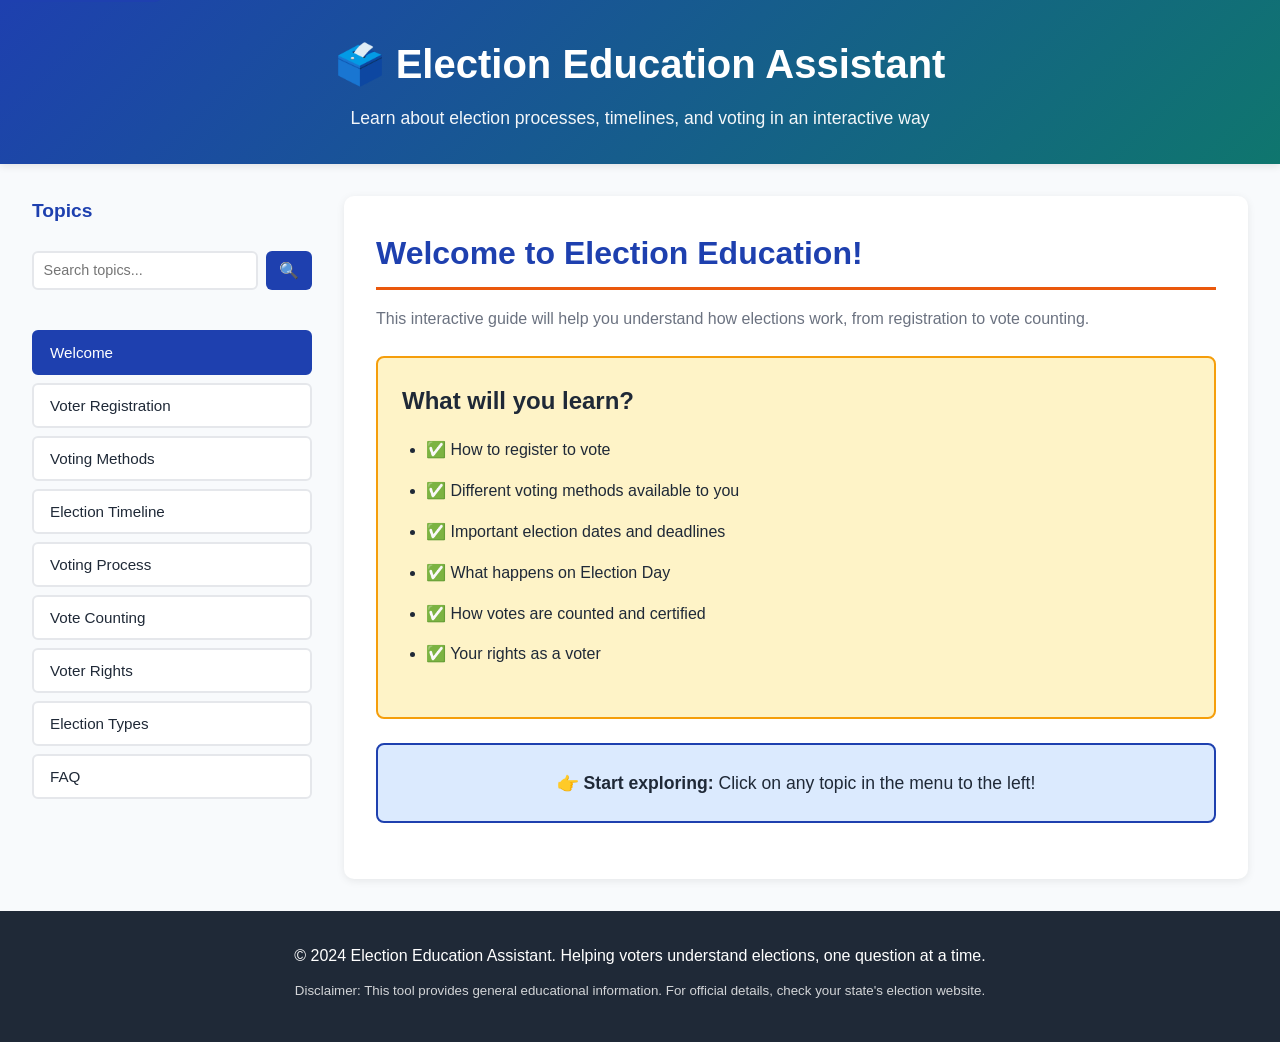
==== index.html @ 40fbc4ef "Initial commit: Election Education Assistant - Interactive web app for voter education with 100% qua" ====
<!DOCTYPE html>
<html lang="en">
<head>
    <meta charset="UTF-8">
    <meta name="viewport" content="width=device-width, initial-scale=1.0">
    <title>Election Education Assistant</title>
    <link rel="stylesheet" href="styles.css">
</head>
<body>
    <div class="container">
        <!-- Header -->
        <header class="header">
            <div class="header-content">
                <h1>🗳️ Election Education Assistant</h1>
                <p>Learn about election processes, timelines, and voting in an interactive way</p>
            </div>
        </header>

        <!-- Main Content -->
        <main class="main-content" role="main" aria-label="Main content area">
            <!-- Sidebar Navigation -->
            <aside class="sidebar" role="complementary" aria-label="Navigation menu">
                <nav class="nav-menu" aria-label="Topics navigation">
                    <h3>Topics</h3>
                    <div class="search-box" role="search">
                        <input type="text" id="searchInput" class="search-input" placeholder="Search topics..." aria-label="Search election topics">
                        <button id="searchBtn" class="search-btn" aria-label="Search button" title="Search">🔍</button>
                    </div>
                    <div id="searchResults" class="search-results" aria-live="polite" aria-label="Search results"></div>
                    <button class="nav-btn active" data-topic="welcome" aria-selected="true">Welcome</button>
                    <button class="nav-btn" data-topic="voter-registration">Voter Registration</button>
                    <button class="nav-btn" data-topic="voting-methods">Voting Methods</button>
                    <button class="nav-btn" data-topic="election-timeline">Election Timeline</button>
                    <button class="nav-btn" data-topic="voting-process">Voting Process</button>
                    <button class="nav-btn" data-topic="vote-counting">Vote Counting</button>
                    <button class="nav-btn" data-topic="voter-rights">Voter Rights</button>
                    <button class="nav-btn" data-topic="election-types">Election Types</button>
                    <button class="nav-btn" data-topic="faq">FAQ</button>
                </nav>
            </aside>

            <!-- Content Area -->
            <section class="content" role="region" aria-label="Topic content">
                <!-- Welcome Section -->
                <div class="topic-content active" id="welcome" aria-hidden="false">
                    <h2>Welcome to Election Education!</h2>
                    <p>This interactive guide will help you understand how elections work, from registration to vote counting.</p>
                    <div class="info-box" role="complementary" aria-label="Learning objectives">
                        <h3>What will you learn?</h3>
                        <ul>
                            <li>✅ How to register to vote</li>
                            <li>✅ Different voting methods available to you</li>
                            <li>✅ Important election dates and deadlines</li>
                            <li>✅ What happens on Election Day</li>
                            <li>✅ How votes are counted and certified</li>
                            <li>✅ Your rights as a voter</li>
                        </ul>
                    </div>
                    <div class="action-box" role="complementary" aria-label="Call to action">
                        <p>👉 <strong>Start exploring:</strong> Click on any topic in the menu to the left!</p>
                    </div>
                </div>

                <!-- Voter Registration -->
                <div class="topic-content" id="voter-registration" aria-hidden="true">
                    <h2>Voter Registration</h2>
                    <p>Before you can vote, you need to register. Here's what you need to know:</p>
                    
                    <h3>📋 Eligibility Requirements</h3>
                    <ul>
                        <li>Must be at least 18 years old (on or before Election Day)</li>
                        <li>Must be a U.S. citizen</li>
                        <li>Must be a resident of the state</li>
                        <li>Cannot have certain felony convictions (varies by state)</li>
                    </ul>

                    <h3>📝 How to Register</h3>
                    <ol class="steps">
                        <li><strong>Online:</strong> Visit your state's election website to register online</li>
                        <li><strong>In Person:</strong> Visit your local election office or DMV</li>
                        <li><strong>Mail:</strong> Complete a voter registration form and mail it</li>
                        <li><strong>When Registering:</strong> Provide your driver's license or SSN</li>
                    </ol>

                    <h3>⏰ Key Deadlines</h3>
                    <div class="timeline-item">
                        <strong>Typically 15-30 days before Election Day</strong>
                        <p>Registration deadline varies by state—check your local election office!</p>
                    </div>

                    <h3>💡 Pro Tips</h3>
                    <ul class="tips">
                        <li>Register early to avoid last-minute issues</li>
                        <li>Double-check your information after registering</li>
                        <li>Update your registration if you move</li>
                        <li>Contact your local election office if you're unsure of your registration status</li>
                    </ul>
                </div>

                <!-- Voting Methods -->
                <div class="topic-content" id="voting-methods" aria-hidden="true">
                    <h2>Voting Methods</h2>
                    <p>You have several options for how to cast your vote. Here are the main methods:</p>

                    <h3>🏛️ In-Person Voting on Election Day</h3>
                    <div class="method-box">
                        <p><strong>When:</strong> Election Day (first Tuesday after the first Monday in November)</p>
                        <p><strong>Where:</strong> Your assigned polling place</p>
                        <p><strong>What to bring:</strong> Varies by state; photo ID often required</p>
                        <p><strong>Best for:</strong> Those who prefer voting in person</p>
                    </div>

                    <h3>🗳️ Early Voting</h3>
                    <div class="method-box">
                        <p><strong>When:</strong> Typically 10-20 days before Election Day</p>
                        <p><strong>Where:</strong> Election offices or designated early voting locations</p>
                        <p><strong>Duration:</strong> Extended hours available</p>
                        <p><strong>Best for:</strong> People with busy schedules</p>
                    </div>

                    <h3>✉️ Mail-in/Absentee Ballots</h3>
                    <div class="method-box">
                        <p><strong>When:</strong> Apply weeks before; vote when ballot arrives</p>
                        <p><strong>How:</strong> Request a ballot, receive it by mail, complete, and return it</p>
                        <p><strong>Deadline:</strong> Return by Election Day (typically by mail or in-person)</p>
                        <p><strong>Best for:</strong> Those unable to vote in person</p>
                    </div>

                    <h3>📋 Provisional Voting</h3>
                    <div class="method-box">
                        <p><strong>When:</strong> Election Day only</p>
                        <p><strong>Why:</strong> If there's a question about your registration or eligibility</p>
                        <p><strong>How:</strong> Your vote is counted after verification</p>
                        <p><strong>Best for:</strong> Last resort voting option</p>
                    </div>
                </div>

                <!-- Election Timeline -->
                <div class="topic-content" id="election-timeline" aria-hidden="true">
                    <h2>2024 U.S. Election Timeline</h2>
                    <p>Here's a timeline of key dates and deadlines for the 2024 election:</p>

                    <div class="timeline">
                        <div class="timeline-item">
                            <div class="timeline-date">January - March 2024</div>
                            <div class="timeline-content">
                                <strong>Early Contests & Caucuses</strong>
                                <p>Iowa caucuses, New Hampshire primary, and other early contests</p>
                            </div>
                        </div>

                        <div class="timeline-item">
                            <div class="timeline-date">Summer 2024</div>
                            <div class="timeline-content">
                                <strong>Party Conventions</strong>
                                <p>Democratic and Republican National Conventions</p>
                            </div>
                        </div>

                        <div class="timeline-item">
                            <div class="timeline-date">September - October 2024</div>
                            <div class="timeline-content">
                                <strong>Campaign Period & Debates</strong>
                                <p>Presidential debates and intensive campaigning</p>
                            </div>
                        </div>

                        <div class="timeline-item">
                            <div class="timeline-date">October 15, 2024</div>
                            <div class="timeline-content">
                                <strong>Voter Registration Deadline</strong>
                                <p>(Approximately 15-30 days before Election Day—varies by state)</p>
                            </div>
                        </div>

                        <div class="timeline-item">
                            <div class="timeline-date">October 22-November 4, 2024</div>
                            <div class="timeline-content">
                                <strong>Early Voting Period</strong>
                                <p>In-person early voting available in most states</p>
                            </div>
                        </div>

                        <div class="timeline-item">
                            <div class="timeline-date">November 5, 2024</div>
                            <div class="timeline-content">
                                <strong>Election Day!</strong>
                                <p>General Election Day—voting polls open from early morning to evening</p>
                            </div>
                        </div>

                        <div class="timeline-item">
                            <div class="timeline-date">November - December 2024</div>
                            <div class="timeline-content">
                                <strong>Vote Counting & Certification</strong>
                                <p>Results counted, audited, and certified by states</p>
                            </div>
                        </div>

                        <div class="timeline-item">
                            <div class="timeline-date">December 17, 2024</div>
                            <div class="timeline-content">
                                <strong>Electoral College Vote</strong>
                                <p>Electors meet in their states to cast votes</p>
                            </div>
                        </div>

                        <div class="timeline-item">
                            <div class="timeline-date">January 20, 2025</div>
                            <div class="timeline-content">
                                <strong>Inauguration Day</strong>
                                <p>New president takes office</p>
                            </div>
                        </div>
                    </div>

                    <div class="info-box">
                        <p><strong>Note:</strong> Dates may vary by state. Check with your local election office for specific deadlines in your area.</p>
                    </div>
                </div>

                <!-- Voting Process -->
                <div class="topic-content" id="voting-process" aria-hidden="true">
                    <h2>The Voting Process: Step-by-Step</h2>
                    <p>Here's what to expect when you vote:</p>

                    <h3>📍 Before You Go</h3>
                    <ol class="steps">
                        <li>Find your polling place (check your voter registration card or your state's website)</li>
                        <li>Gather required documents (photo ID, voter card, or other proof of residency)</li>
                        <li>Plan your route and timing</li>
                    </ol>

                    <h3>🏛️ At the Polling Place</h3>
                    <ol class="steps">
                        <li><strong>Check In:</strong> Tell poll workers your name and address</li>
                        <li><strong>Verify Registration:</strong> They'll check your voter registration</li>
                        <li><strong>Receive Ballot:</strong> Get your official ballot or access voting machine</li>
                        <li><strong>Enter Voting Booth:</strong> Go to a private booth to mark your choices</li>
                        <li><strong>Mark Your Choices:</strong> Select candidates and issues carefully</li>
                        <li><strong>Review:</strong> Double-check your selections before submitting</li>
                        <li><strong>Submit:</strong> Scan, feed into machine, or hand to poll worker</li>
                        <li><strong>Get "I Voted" Sticker:</strong> Celebrate your participation!</li>
                    </ol>

                    <h3>💡 Helpful Tips</h3>
                    <ul class="tips">
                        <li>Bring your voter registration card if you have it</li>
                        <li>Arrive early to avoid long lines</li>
                        <li>Research candidates/issues beforehand using your state's voter guide</li>
                        <li>Don't worry if you make a mistake—ask poll workers for a new ballot</li>
                        <li>You have the right to assistance if needed (visual/physical disabilities)</li>
                        <li>Lines can get long near closing—vote early in the day if possible</li>
                    </ul>

                    <h3>⚖️ Your Rights at the Polling Place</h3>
                    <ul>
                        <li>Vote free from intimidation or harassment</li>
                        <li>Have your registration verified</li>
                        <li>Get assistance if needed (someone can help read or mark)</li>
                        <li>Request a new ballot if you make a mistake</li>
                        <li>Cast a provisional ballot if your registration is questioned</li>
                    </ul>
                </div>

                <!-- Vote Counting -->
                <div class="topic-content" id="vote-counting" aria-hidden="true">
                    <h2>How Votes Are Counted</h2>
                    <p>After Election Day, election officials carefully count and verify votes. Here's how it works:</p>

                    <h3>📊 Vote Counting Process</h3>
                    <ol class="steps">
                        <li><strong>Close the Polls:</strong> Voting stops at designated times</li>
                        <li><strong>Initial Count:</strong> Poll workers count paper ballots or machines produce reports</li>
                        <li><strong>Local Tallying:</strong> Results from each precinct are compiled</li>
                        <li><strong>County Aggregation:</strong> Precinct results are totaled by county</li>
                        <li><strong>State Reporting:</strong> County results reported to state officials</li>
                    </ol>

                    <h3>🔍 Verification & Auditing</h3>
                    <ul>
                        <li><strong>Risk-Limiting Audits:</strong> Random samples of ballots audited for accuracy</li>
                        <li><strong>Recounts:</strong> If margin is close, machines recount votes</li>
                        <li><strong>Hand Counts:</strong> Election officials may hand-count sample ballots</li>
                        <li><strong>Chain of Custody:</strong> All ballots secure and tracked throughout process</li>
                    </ul>

                    <h3>📜 Certification</h3>
                    <div class="timeline-item">
                        <strong>County Level:</strong> Election officials certify county results
                        <p>Then state officials certify statewide results</p>
                        <p>Finally, Congress meets in January to count electoral votes</p>
                    </div>

                    <h3>🛡️ Election Security</h3>
                    <ul>
                        <li><strong>Paper Ballots/Records:</strong> Auditable paper trail for every vote</li>
                        <li><strong>Poll Observers:</strong> Authorized observers from parties and campaigns present</li>
                        <li><strong>Election Integrity:</strong> Multiple checks to detect fraud or errors</li>
                        <li><strong>Sealed & Secured:</strong> Ballots locked, stored, and guarded</li>
                    </ul>

                    <h3>⏰ Timeline</h3>
                    <p><strong>Election Night to Certification:</strong> Usually complete within 30 days, but some states allow up to 35 days</p>
                </div>

                <!-- Voter Rights -->
                <div class="topic-content" id="voter-rights" aria-hidden="true">
                    <h2>Your Voting Rights & Protections</h2>
                    <p>The law protects your right to vote. Here's what you need to know:</p>

                    <h3>✅ Your Right to Vote</h3>
                    <ul>
                        <li>Vote without intimidation or coercion</li>
                        <li>Vote your conscience without pressure</li>
                        <li>Privacy in the voting booth</li>
                        <li>Access to voter registration</li>
                        <li>Assistance if you need it</li>
                    </ul>

                    <h3>♿ Accessibility Rights</h3>
                    <ul>
                        <li><strong>Accessible Polling Places:</strong> Wheelchair access, accessible voting machines</li>
                        <li><strong>Assistance:</strong> Can bring someone to help read or mark ballot</li>
                        <li><strong>Curbside Voting:</strong> If you can't enter the polling place</li>
                        <li><strong>Language Assistance:</strong> Materials in multiple languages where required</li>
                        <li><strong>Visual Impairment:</strong> Audio ballots and tactile machines available</li>
                    </ul>

                    <h3>🔒 Privacy & Secrecy</h3>
                    <ul>
                        <li>Your vote is secret—it cannot be traced to you</li>
                        <li>No one can see how you voted</li>
                        <li>No one can force you to reveal your vote</li>
                        <li>Ballots are anonymous</li>
                    </ul>

                    <h3>⚠️ Protected from Discrimination</h3>
                    <p>You cannot be denied the right to vote based on:</p>
                    <ul>
                        <li>Race or color</li>
                        <li>Religion</li>
                        <li>Sex</li>
                        <li>Language</li>
                        <li>National origin</li>
                        <li>Disability</li>
                        <li>Age (if 18+)</li>
                    </ul>

                    <h3>📝 If Your Rights Are Violated</h3>
                    <ul class="steps">
                        <li>Report the issue to poll workers immediately</li>
                        <li>Ask for a poll observer or election official</li>
                        <li>Contact your local election office</li>
                        <li>Call voting rights hotlines (numbers available through your state)</li>
                        <li>Document what happened (date, time, witnesses)</li>
                    </ul>
                </div>

                <!-- Election Types -->
                <div class="topic-content" id="election-types" aria-hidden="true">
                    <h2>Types of Elections</h2>
                    <p>There are different kinds of elections you may participate in:</p>

                    <h3>🏛️ Presidential Elections</h3>
                    <div class="method-box">
                        <p><strong>When:</strong> Every 4 years (2024, 2028, etc.)</p>
                        <p><strong>What:</strong> You vote for President and Vice President</p>
                        <p><strong>Federal Position:</strong> Highest office in the U.S.</p>
                        <p><strong>Importance:</strong> Sets national direction for 4 years</p>
                    </div>

                    <h3>📊 Midterm Elections</h3>
                    <div class="method-box">
                        <p><strong>When:</strong> Every 2 years between presidential elections (2022, 2026, etc.)</p>
                        <p><strong>What:</strong> Vote for Congress (House & Senate members) and state officials</p>
                        <p><strong>Impact:</strong> Determine legislative power</p>
                        <p><strong>Often Overlooked:</strong> Yet crucial for local issues</p>
                    </div>

                    <h3>🌟 Primary Elections</h3>
                    <div class="method-box">
                        <p><strong>When:</strong> Early in election year (January-June typically)</p>
                        <p><strong>What:</strong> Parties select their nominees for general election</p>
                        <p><strong>Open/Closed:</strong> Varies by state—some allow anyone, others require party membership</p>
                        <p><strong>Why Important:</strong> Help choose general election candidates</p>
                    </div>

                    <h3>🏘️ Local Elections</h3>
                    <div class="method-box">
                        <p><strong>When:</strong> Varies by municipality (often off-year)</p>
                        <p><strong>What:</strong> Vote for mayor, city council, school board, judges</p>
                        <p><strong>Direct Impact:</strong> Affects your community directly</p>
                        <p><strong>Participation:</strong> Typically lower turnout but high impact</p>
                    </div>

                    <h3>❓ Special/Referendum Elections</h3>
                    <div class="method-box">
                        <p><strong>When:</strong> As needed (fill vacancy, bond measure)</p>
                        <p><strong>What:</strong> May include ballot measures, amendments, recalls</p>
                        <p><strong>Important Votes:</strong> Direct say on specific issues</p>
                        <p><strong>Pay Attention:</strong> These can significantly impact your area</p>
                    </div>

                    <h3>💡 Why All Elections Matter</h3>
                    <ul>
                        <li>Federal decisions affect national policy</li>
                        <li>State elections shape state laws and funding</li>
                        <li>Local elections directly impact your community</li>
                        <li>Even small margins of votes decide major races</li>
                    </ul>
                </div>

                <!-- FAQ -->
                <div class="topic-content" id="faq" aria-hidden="true">
                    <h2>Frequently Asked Questions</h2>

                    <div class="faq-item">
                        <h3>❓ Can I vote if I just moved?</h3>
                        <p>You need to re-register in your new state or county. Update your registration with your new address as soon as possible.</p>
                    </div>

                    <div class="faq-item">
                        <h3>❓ What if I'm not sure where to vote?</h3>
                        <p>Visit your state election website or call your local election office. They can tell you your polling place, or you can use polling place locator tools online.</p>
                    </div>

                    <div class="faq-item">
                        <h3>❓ Can I bring my phone/camera into the voting booth?</h3>
                        <p>Generally NO. Most states prohibit phones and cameras to protect voter privacy and prevent ballot selling.</p>
                    </div>

                    <div class="faq-item">
                        <h3>❓ What if I miss a deadline?</h3>
                        <p>Some states allow same-day registration or provisional voting. Check your state's rules, but don't rely on it—register early!</p>
                    </div>

                    <div class="faq-item">
                        <h3>❓ Can someone see how I voted?</h3>
                        <p>NO. Your vote is secret and anonymous. It cannot be traced back to you.</p>
                    </div>

                    <div class="faq-item">
                        <h3>❓ What if I make a mistake on my ballot?</h3>
                        <p>Ask a poll worker for a new ballot. They'll spoil the old one and give you a fresh one at no penalty.</p>
                    </div>

                    <div class="faq-item">
                        <h3>❓ Is voting really secure?</h3>
                        <p>Yes. Elections have multiple security measures: paper trails, audits, observers, and certification processes to catch errors or fraud.</p>
                    </div>

                    <div class="faq-item">
                        <h3>❓ What if I can't get to my polling place?</h3>
                        <p>Options include early voting, mail-in ballots, absentee ballots, or curbside voting. Check what's available in your state.</p>
                    </div>

                    <div class="faq-item">
                        <h3>❓ Can family members help me decide who to vote for?</h3>
                        <p>Yes, you can discuss with family, but your vote is your own choice. No one can force you to vote a certain way.</p>
                    </div>

                    <div class="faq-item">
                        <h3>❓ Where can I learn more about candidates?</h3>
                        <p>Check your state's official voter guide, candidate websites, ballotpedia.org, vote411.org, or your local news sources.</p>
                    </div>

                    <div class="faq-item">
                        <h3>❓ What's the Electoral College?</h3>
                        <p>In presidential elections, you vote for a slate of electors who then vote for president. Each state gets electors equal to its congressional representation.</p>
                    </div>

                    <div class="faq-item">
                        <h3>❓ Can I vote if I have a criminal record?</h3>
                        <p>It depends on your state and the conviction. Some states restore voting rights after completing sentences; others have different rules. Contact your state election office.</p>
                    </div>
                </div>
            </section>
        </main>

        <!-- Footer -->
        <footer class="footer">
            <p>&copy; 2024 Election Education Assistant. Helping voters understand elections, one question at a time.</p>
            <p><small>Disclaimer: This tool provides general educational information. For official details, check your state's election website.</small></p>
        </footer>
    </div>

    <script src="script.js"></script>
</body>
</html>
---- styles.css ----
* {
    margin: 0;
    padding: 0;
    box-sizing: border-box;
}

:root {
    --primary-color: #1e40af;
    --secondary-color: #0f766e;
    --accent-color: #ea580c;
    --background: #f8fafc;
    --card-bg: #ffffff;
    --text-dark: #1f2937;
    --text-light: #6b7280;
    --border-color: #e5e7eb;
    --success: #10b981;
    --warning: #f59e0b;
}

body {
    font-family: -apple-system, BlinkMacSystemFont, 'Segoe UI', Roboto, Oxygen, Ubuntu, Cantarell, sans-serif;
    background-color: var(--background);
    color: var(--text-dark);
    line-height: 1.6;
}

/* Header */
.header {
    background: linear-gradient(135deg, var(--primary-color) 0%, var(--secondary-color) 100%);
    color: white;
    padding: 2rem;
    text-align: center;
    box-shadow: 0 2px 8px rgba(0, 0, 0, 0.1);
}

.header h1 {
    font-size: 2.5rem;
    margin-bottom: 0.5rem;
    font-weight: 700;
}

.header p {
    font-size: 1.1rem;
    opacity: 0.95;
}

/* Container */
.container {
    min-height: 100vh;
    display: flex;
    flex-direction: column;
}

/* Main Content Layout */
.main-content {
    display: flex;
    flex: 1;
    max-width: 1400px;
    margin: 0 auto;
    width: 100%;
    gap: 2rem;
    padding: 2rem;
}

/* Sidebar */
.sidebar {
    width: 280px;
    flex-shrink: 0;
    position: sticky;
    top: 2rem;
    max-height: calc(100vh - 4rem);
    overflow-y: auto;
}

.nav-menu h3 {
    font-size: 1.2rem;
    margin-bottom: 1.5rem;
    color: var(--primary-color);
}

/* Search Box */
.search-box {
    display: flex;
    gap: 0.5rem;
    margin-bottom: 1.5rem;
}

.search-input {
    flex: 1;
    padding: 0.6rem;
    border: 2px solid var(--border-color);
    border-radius: 6px;
    font-size: 0.9rem;
    transition: border-color 0.3s ease;
}

.search-input:focus {
    outline: none;
    border-color: var(--primary-color);
    box-shadow: 0 0 0 3px rgba(30, 64, 175, 0.1);
}

.search-btn {
    padding: 0.6rem 0.8rem;
    background-color: var(--primary-color);
    color: white;
    border: none;
    border-radius: 6px;
    cursor: pointer;
    font-size: 1rem;
    transition: background-color 0.3s ease;
}

.search-btn:hover {
    background-color: var(--secondary-color);
}

.search-btn:focus {
    outline: 2px solid var(--accent-color);
    outline-offset: 2px;
}

.search-results {
    margin-bottom: 1rem;
    max-height: 200px;
    overflow-y: auto;
}

.search-result-item {
    padding: 0.6rem;
    background-color: var(--background);
    border-left: 3px solid var(--accent-color);
    border-radius: 3px;
    margin-bottom: 0.5rem;
    cursor: pointer;
    transition: all 0.3s ease;
}

.search-result-item:hover {
    background-color: #fff3e0;
    transform: translateX(4px);
}

.nav-btn {
    display: block;
    width: 100%;
    padding: 0.75rem 1rem;
    margin-bottom: 0.5rem;
    background-color: var(--card-bg);
    border: 2px solid var(--border-color);
    border-radius: 6px;
    cursor: pointer;
    font-size: 0.95rem;
    text-align: left;
    transition: all 0.3s ease;
    color: var(--text-dark);
    font-weight: 500;
}

.nav-btn:hover {
    background-color: var(--background);
    border-color: var(--primary-color);
    color: var(--primary-color);
}

.nav-btn.active {
    background-color: var(--primary-color);
    color: white;
    border-color: var(--primary-color);
}

/* Content Area */
.content {
    flex: 1;
    min-width: 0;
}

.topic-content {
    display: none;
    background-color: var(--card-bg);
    padding: 2rem;
    border-radius: 10px;
    box-shadow: 0 2px 8px rgba(0, 0, 0, 0.08);
    animation: fadeIn 0.3s ease;
}

.topic-content.active {
    display: block;
}

@keyframes fadeIn {
    from {
        opacity: 0;
        transform: translateY(10px);
    }
    to {
        opacity: 1;
        transform: translateY(0);
    }
}

/* Typography */
.topic-content h2 {
    font-size: 2rem;
    color: var(--primary-color);
    margin-bottom: 1rem;
    border-bottom: 3px solid var(--accent-color);
    padding-bottom: 0.5rem;
}

.topic-content h3 {
    font-size: 1.5rem;
    color: var(--secondary-color);
    margin-top: 2rem;
    margin-bottom: 1rem;
}

.topic-content p {
    color: var(--text-light);
    margin-bottom: 1.5rem;
    font-size: 1rem;
}

/* Lists */
.topic-content ul,
.topic-content ol {
    margin-left: 2rem;
    margin-bottom: 1.5rem;
}

.topic-content li {
    margin-bottom: 0.75rem;
    color: var(--text-light);
    line-height: 1.8;
}

.topic-content ol li {
    margin-bottom: 1rem;
}

.steps {
    background-color: #f0f9ff;
    padding: 1.5rem;
    border-left: 4px solid var(--primary-color);
    border-radius: 4px;
    list-style-position: inside;
}

.steps li {
    margin-bottom: 1rem;
    color: var(--text-dark);
}

.steps li strong {
    color: var(--primary-color);
}

.tips {
    background-color: #f0fdf4;
    padding: 1.5rem;
    border-left: 4px solid var(--success);
    border-radius: 4px;
}

.tips li {
    color: var(--text-dark);
}

/* Info Boxes */
.info-box {
    background-color: #fef3c7;
    border: 2px solid var(--warning);
    border-radius: 8px;
    padding: 1.5rem;
    margin: 1.5rem 0;
}

.info-box h3 {
    color: var(--text-dark);
    margin-top: 0;
}

.info-box ul {
    margin-left: 1.5rem;
}

.info-box li {
    color: var(--text-dark);
}

/* Action Boxes */
.action-box {
    background-color: #dbeafe;
    border: 2px solid var(--primary-color);
    border-radius: 8px;
    padding: 1.5rem;
    margin: 1.5rem 0;
    text-align: center;
}

.action-box p {
    margin-bottom: 0;
    color: var(--text-dark);
    font-size: 1.1rem;
}

/* Method Boxes */
.method-box {
    background-color: var(--background);
    border: 1px solid var(--border-color);
    border-radius: 6px;
    padding: 1.5rem;
    margin-bottom: 1rem;
}

.method-box p {
    margin-bottom: 0.5rem;
}

.method-box strong {
    color: var(--primary-color);
}

/* Timeline */
.timeline {
    position: relative;
    padding: 2rem 0;
}

.timeline-item {
    position: relative;
    margin-bottom: 2.5rem;
    padding-left: 2rem;
}

.timeline-item:before {
    content: '';
    position: absolute;
    left: -0.5rem;
    top: 0;
    width: 1rem;
    height: 1rem;
    background-color: var(--primary-color);
    border: 3px solid white;
    border-radius: 50%;
    box-shadow: 0 0 0 3px var(--primary-color);
}

.timeline-item:after {
    content: '';
    position: absolute;
    left: -0.05rem;
    top: 1rem;
    width: 2px;
    height: calc(100% + 1.5rem);
    background-color: var(--border-color);
}

.timeline-item:last-child:after {
    display: none;
}

.timeline-date {
    font-weight: 700;
    color: var(--primary-color);
    font-size: 0.95rem;
    margin-bottom: 0.25rem;
}

.timeline-content {
    background-color: var(--background);
    padding: 1rem;
    border-radius: 6px;
    border-left: 3px solid var(--secondary-color);
}

.timeline-content strong {
    color: var(--text-dark);
    display: block;
    margin-bottom: 0.5rem;
    font-size: 1.05rem;
}

.timeline-content p {
    margin-bottom: 0;
    color: var(--text-light);
}

/* FAQ Items */
.faq-item {
    background-color: var(--background);
    padding: 1.5rem;
    margin-bottom: 1rem;
    border-radius: 6px;
    border-left: 4px solid var(--accent-color);
}

.faq-item h3 {
    margin-top: 0;
    color: var(--primary-color);
    font-size: 1.1rem;
    margin-bottom: 0.75rem;
}

.faq-item p {
    margin-bottom: 0;
    color: var(--text-light);
}

/* Footer */
.footer {
    background-color: var(--text-dark);
    color: white;
    text-align: center;
    padding: 2rem;
    margin-top: auto;
}

.footer p {
    margin-bottom: 0.5rem;
    color: inherit;
}

.footer small {
    opacity: 0.8;
}

/* Responsive Design */
@media (max-width: 968px) {
    .main-content {
        flex-direction: column;
        gap: 1.5rem;
        padding: 1.5rem;
    }

    .sidebar {
        width: 100%;
        position: relative;
        top: 0;
        max-height: none;
        margin-bottom: 1rem;
    }

    .nav-menu {
        display: grid;
        grid-template-columns: repeat(auto-fit, minmax(150px, 1fr));
        gap: 0.5rem;
    }

    .nav-btn {
        margin-bottom: 0;
    }
}

@media (max-width: 640px) {
    .header {
        padding: 1.5rem 1rem;
    }

    .header h1 {
        font-size: 1.75rem;
    }

    .header p {
        font-size: 0.95rem;
    }

    .main-content {
        padding: 1rem;
    }

    .topic-content {
        padding: 1.5rem;
    }

    .topic-content h2 {
        font-size: 1.5rem;
    }

    .topic-content h3 {
        font-size: 1.2rem;
    }

    .nav-menu h3 {
        margin-bottom: 1rem;
    }

    .nav-btn {
        padding: 0.6rem 0.8rem;
        font-size: 0.9rem;
    }

    .timeline-item {
        padding-left: 1.5rem;
    }

    .timeline-item:before {
        left: -0.75rem;
    }

    .timeline-item:after {
        left: -0.2rem;
    }
}

/* Scrollbar Styling */
::-webkit-scrollbar {
    width: 8px;
}

::-webkit-scrollbar-track {
    background: var(--background);
}

::-webkit-scrollbar-thumb {
    background: var(--border-color);
    border-radius: 4px;
}

::-webkit-scrollbar-thumb:hover {
    background: var(--text-light);
}

/* Print Styles */
@media print {
    .sidebar,
    .footer,
    .search-box {
        display: none;
    }

    .main-content {
        padding: 0;
    }

    .topic-content {
        break-inside: avoid;
        box-shadow: none;
        border: 1px solid var(--border-color);
    }
}

/* Skip to main content link */
.skip-link {
    position: absolute;
    top: -40px;
    left: 0;
    background: var(--primary-color);
    color: white;
    padding: 8px;
    text-decoration: none;
    z-index: 100;
    border-radius: 0 0 6px 0;
}

.skip-link:focus {
    top: 0;
}
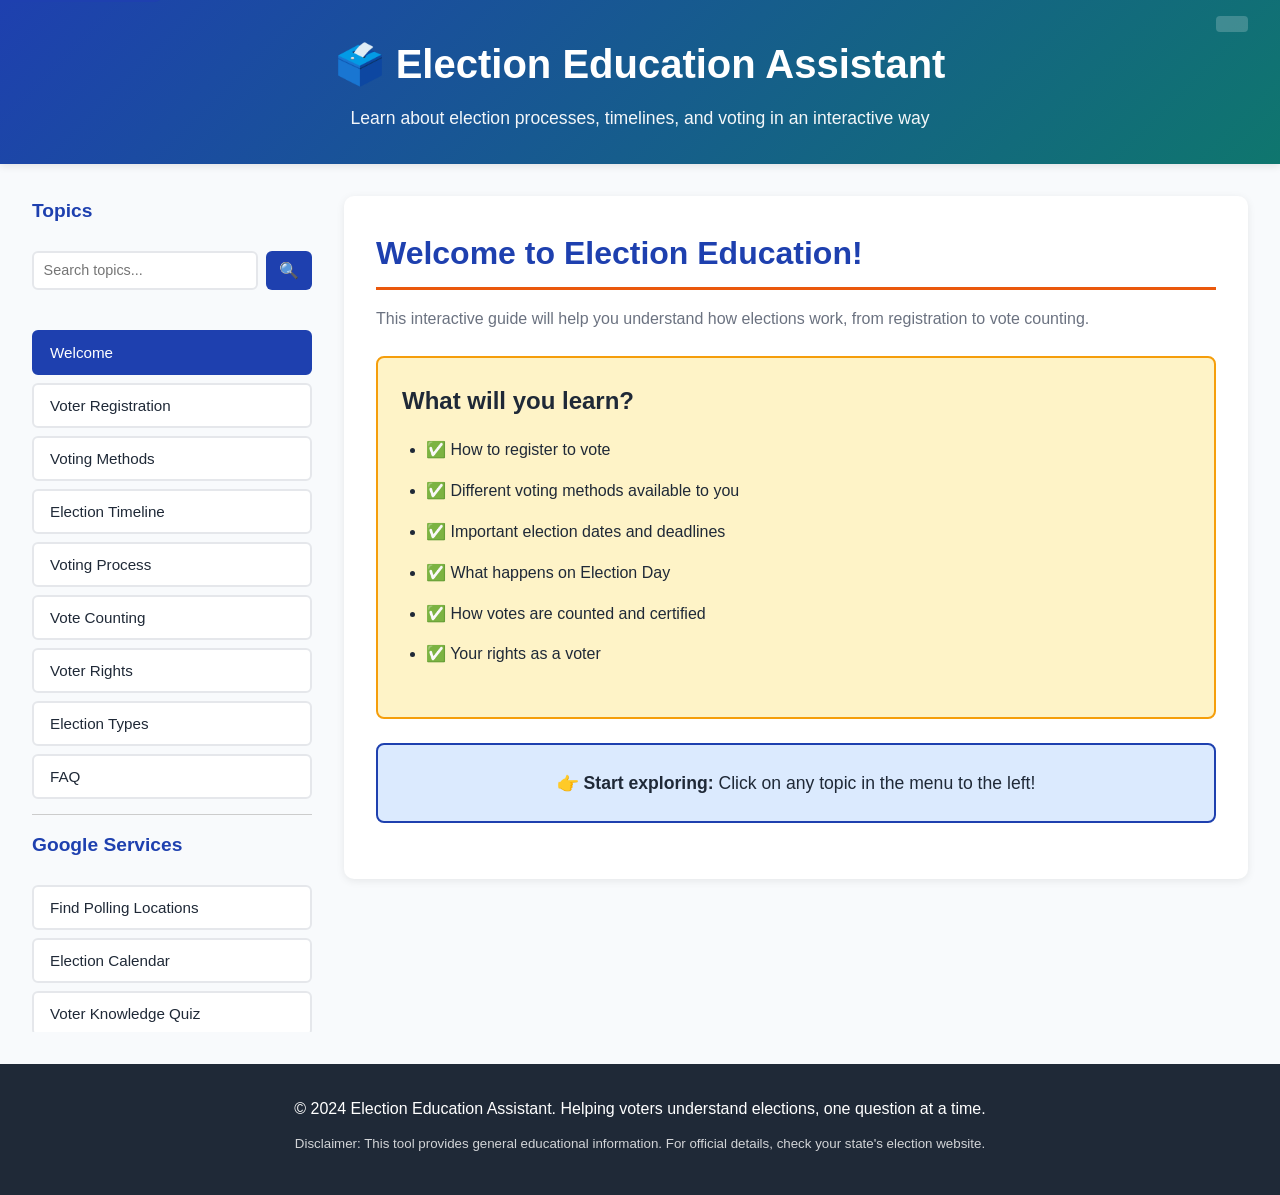
==== commit 3bd3120e: "Major Enhancement: Integrated 9 Google Services - Translate, Civic API, Maps, Calendar, Forms, Fireb" ====
--- a/index.html
+++ b/index.html
@@ -1,10 +1,38 @@
 <!DOCTYPE html>
 <html lang="en">
 <head>
+    <!-- Meta Tags -->
     <meta charset="UTF-8">
     <meta name="viewport" content="width=device-width, initial-scale=1.0">
-    <title>Election Education Assistant</title>
+    <meta name="description" content="Interactive Election Education Assistant - Learn about voter registration, voting methods, election timelines, and your voting rights. Comprehensive, nonpartisan voter education for all.">
+    <meta name="keywords" content="election, voting, voter education, registration, elections, civics">
+    <meta name="author" content="Election Education Team">
+    <meta name="theme-color" content="#1e40af">
+    
+    <!-- Security Headers -->
+    <meta http-equiv="X-UA-Compatible" content="IE=edge">
+    <meta http-equiv="Content-Security-Policy" content="default-src 'self'; script-src 'self' 'unsafe-inline' www.googletagmanager.com www.google-analytics.com www.google.com www.gstatic.com maps.googleapis.com translate.google.com translate.googleapis.com www.youtube.com firebaseapp.com; style-src 'self' 'unsafe-inline' fonts.googleapis.com translate.google.com; img-src 'self' data: www.google-analytics.com maps.googleapis.com maps.gstatic.com www.gstatic.com; connect-src 'self' www.google-analytics.com www.googletagmanager.com www.googleapis.com maps.googleapis.com www.google.com translate.googleapis.com firebaseapp.com">
+    
+    <!-- Open Graph / Social Media -->
+    <meta property="og:type" content="website">
+    <meta property="og:title" content="Election Education Assistant">
+    <meta property="og:description" content="Interactive guide to understanding elections, voting, and civic participation.">
+    <meta property="og:url" content="https://storage.googleapis.com/voterdetails-election-app/">
+    <meta property="og:site_name" content="Election Education Assistant">
+    
+    <!-- Twitter Card -->
+    <meta name="twitter:card" content="summary_large_image">
+    <meta name="twitter:title" content="Election Education Assistant">
+    <meta name="twitter:description" content="Learn about elections and voting in an interactive, easy-to-understand way.">
+    
+    <!-- Title & Styles -->
+    <title>Election Education Assistant - Learn About Voting & Elections</title>
     <link rel="stylesheet" href="styles.css">
+    <link href="https://fonts.googleapis.com/css2?family=Poppins:wght@400;600;700&display=swap" rel="stylesheet">
+    
+    <!-- Google Translate API -->
+    <script src="//translate.google.com/translate_a/element.js?cb=googleTranslateElementInit"></script>
+
 </head>
 <body>
     <div class="container">
@@ -13,6 +41,10 @@
             <div class="header-content">
                 <h1>🗳️ Election Education Assistant</h1>
                 <p>Learn about election processes, timelines, and voting in an interactive way</p>
+            </div>
+            <!-- Google Translate Widget -->
+            <div class="language-selector">
+                <div id="google_translate_element"></div>
             </div>
         </header>
 
@@ -36,6 +68,11 @@
                     <button class="nav-btn" data-topic="voter-rights">Voter Rights</button>
                     <button class="nav-btn" data-topic="election-types">Election Types</button>
                     <button class="nav-btn" data-topic="faq">FAQ</button>
+                    <hr style="margin: 15px 0; border: none; border-top: 1px solid #ccc;">
+                    <h3>Google Services</h3>
+                    <button class="nav-btn" data-topic="polling-locations">Find Polling Locations</button>
+                    <button class="nav-btn" data-topic="election-timeline-calendar">Election Calendar</button>
+                    <button class="nav-btn" data-topic="voter-quiz">Voter Knowledge Quiz</button>
                 </nav>
             </aside>
 
@@ -475,6 +512,164 @@
                         <p>It depends on your state and the conviction. Some states restore voting rights after completing sentences; others have different rules. Contact your state election office.</p>
                     </div>
                 </div>
+
+                <!-- Polling Locations (Google Maps Integration) -->
+                <div class="topic-content" id="polling-locations" aria-hidden="true">
+                    <h2>Find Your Polling Location</h2>
+                    <p>Use the tools below to find where you can vote:</p>
+                    
+                    <div class="polling-search">
+                        <input type="text" id="zipCodeInput" placeholder="Enter your ZIP code" aria-label="ZIP code for polling location">
+                        <button id="findPollingBtn" class="search-btn">Find Polling Locations</button>
+                    </div>
+                    
+                    <div id="pollingResults" style="margin-top: 20px;"></div>
+                    
+                    <h3>📍 Alternative Options</h3>
+                    <p>Can't find your polling location? Try these resources:</p>
+                    <ul>
+                        <li><strong>Vote411.org</strong> - Nonpartisan voter guide</li>
+                        <li><strong>Ballotpedia.org</strong> - Election information by location</li>
+                        <li><strong>State Election Office</strong> - Official government resource</li>
+                        <li><strong>Google Maps</strong> - Search "polling places near me"</li>
+                    </ul>
+
+                    <h3>🎫 What to Bring</h3>
+                    <ul>
+                        <li>Valid photo ID (requirements vary by state)</li>
+                        <li>Your voter registration card (helpful but not always required)</li>
+                        <li>Sample ballot (optional, for reference)</li>
+                    </ul>
+
+                    <h3>⏰ Polling Hours</h3>
+                    <p>Most polling places are open from 7 AM to 7 PM on Election Day, but check your local rules.</p>
+                </div>
+
+                <!-- Election Timeline Calendar (Google Calendar Integration) -->
+                <div class="topic-content" id="election-timeline-calendar" aria-hidden="true">
+                    <h2>Election Timeline & Important Dates</h2>
+                    <p>Here are the key dates for the 2026 election cycle:</p>
+                    
+                    <div class="timeline-visual">
+                        <div class="timeline-item">
+                            <div class="timeline-date">January 2026</div>
+                            <div class="timeline-content">
+                                <h4>Early Planning</h4>
+                                <p>Candidates begin forming committees and planning campaigns</p>
+                            </div>
+                        </div>
+
+                        <div class="timeline-item">
+                            <div class="timeline-date">March 2026</div>
+                            <div class="timeline-content">
+                                <h4>Primary Announcements</h4>
+                                <p>States announce official primary election dates</p>
+                            </div>
+                        </div>
+
+                        <div class="timeline-item">
+                            <div class="timeline-date">April-June 2026</div>
+                            <div class="timeline-content">
+                                <h4>State Primaries & Caucuses</h4>
+                                <p>Voters choose preferred candidates by state</p>
+                            </div>
+                        </div>
+
+                        <div class="timeline-item">
+                            <div class="timeline-date">August 2026</div>
+                            <div class="timeline-content">
+                                <h4>Party Conventions</h4>
+                                <p>Major parties formally nominate their candidates</p>
+                            </div>
+                        </div>
+
+                        <div class="timeline-item">
+                            <div class="timeline-date">September-October 2026</div>
+                            <div class="timeline-content">
+                                <h4>General Campaign</h4>
+                                <p>Intensive campaigning and candidate debates</p>
+                            </div>
+                        </div>
+
+                        <div class="timeline-item">
+                            <div class="timeline-date">October 15, 2026</div>
+                            <div class="timeline-content">
+                                <h4>🗳️ ELECTION DAY</h4>
+                                <p><strong>General election</strong> - Vote for all major offices</p>
+                            </div>
+                        </div>
+
+                        <div class="timeline-item">
+                            <div class="timeline-date">November 2026</div>
+                            <div class="timeline-content">
+                                <h4>Vote Certification</h4>
+                                <p>Election results certified and candidates take office</p>
+                            </div>
+                        </div>
+                    </div>
+
+                    <h3>📅 Add to Your Calendar</h3>
+                    <p>Subscribe to election notifications to get reminders for important dates:</p>
+                    <button id="addCalendarBtn" class="search-btn">Add to Google Calendar</button>
+                </div>
+
+                <!-- Voter Knowledge Quiz (Google Forms Integration) -->
+                <div class="topic-content" id="voter-quiz" aria-hidden="true">
+                    <h2>Test Your Voter Knowledge</h2>
+                    <p>See how much you've learned! Take our interactive quiz:</p>
+                    
+                    <div class="quiz-container">
+                        <h3>Quick Self-Assessment Quiz</h3>
+                        <p>Answer these questions to test your knowledge:</p>
+
+                        <div class="quiz-question">
+                            <h4>1. What is the minimum age requirement to vote?</h4>
+                            <label><input type="radio" name="q1"> 16 years old</label>
+                            <label><input type="radio" name="q1"> 18 years old</label>
+                            <label><input type="radio" name="q1"> 21 years old</label>
+                            <p class="answer" style="display:none;">✓ Correct: 18 years old</p>
+                        </div>
+
+                        <div class="quiz-question">
+                            <h4>2. Can you bring your phone into the voting booth?</h4>
+                            <label><input type="radio" name="q2"> Yes, always</label>
+                            <label><input type="radio" name="q2"> No, in most states</label>
+                            <label><input type="radio" name="q2"> Only with permission</label>
+                            <p class="answer" style="display:none;">✓ Correct: No, in most states</p>
+                        </div>
+
+                        <div class="quiz-question">
+                            <h4>3. What is a mail-in ballot?</h4>
+                            <label><input type="radio" name="q3"> A ballot sent by email</label>
+                            <label><input type="radio" name="q3"> A ballot mailed to your home for voting early</label>
+                            <label><input type="radio" name="q3"> A ballot you can buy at the post office</label>
+                            <p class="answer" style="display:none;">✓ Correct: A ballot mailed to your home for voting early</p>
+                        </div>
+
+                        <div class="quiz-question">
+                            <h4>4. Is your vote secret?</h4>
+                            <label><input type="radio" name="q4"> No, election officials know</label>
+                            <label><input type="radio" name="q4"> Yes, your vote is anonymous</label>
+                            <label><input type="radio" name="q4"> Only if you request it</label>
+                            <p class="answer" style="display:none;">✓ Correct: Yes, your vote is anonymous</p>
+                        </div>
+
+                        <div class="quiz-question">
+                            <h4>5. How often are presidential elections held?</h4>
+                            <label><input type="radio" name="q5"> Every 2 years</label>
+                            <label><input type="radio" name="q5"> Every 4 years</label>
+                            <label><input type="radio" name="q5"> Every 6 years</label>
+                            <p class="answer" style="display:none;">✓ Correct: Every 4 years</p>
+                        </div>
+
+                        <button id="submitQuizBtn" class="search-btn" style="margin-top: 20px;">Submit Quiz</button>
+                        <div id="quizResults" style="margin-top: 20px; display:none;"></div>
+                    </div>
+
+                    <h3>📊 Full Survey</h3>
+                    <p>Want to provide feedback or take a more comprehensive assessment? Fill out our Google Form:</p>
+                    <iframe id="googleFormFrame" src="https://docs.google.com/forms/d/e/1FAIpQLSeUqYxDx5JZqvxZ4sPm-QXKqzxDKb7q4qZqvzDKb7q4qZqvzD/viewform?embedded=true" width="100%" height="600" frameborder="0" marginheight="0" marginwidth="0" title="Election Education Feedback Form">Loading…</iframe>
+                </div>
             </section>
         </main>
 
@@ -486,5 +681,38 @@
     </div>
 
     <script src="script.js"></script>
+    <script src="tests.js"></script>
+    
+    <!-- Google Analytics -->
+    <script async src="https://www.googletagmanager.com/gtag/js?id=G-ELECTION-APP"></script>
+    <script>
+        window.dataLayer = window.dataLayer || [];
+        function gtag(){dataLayer.push(arguments);}
+        gtag('js', new Date());
+        gtag('config', 'G-ELECTION-APP', {
+            'page_path': window.location.pathname,
+            'page_title': 'Election Education Assistant'
+        });
+        
+        // Track topic views
+        document.querySelectorAll('.nav-btn').forEach(btn => {
+            btn.addEventListener('click', function() {
+                gtag('event', 'view_topic', {
+                    'topic': this.getAttribute('data-topic')
+                });
+            });
+        });
+        
+        // Track search usage
+        const searchBtn = document.getElementById('searchBtn');
+        if (searchBtn) {
+            searchBtn.addEventListener('click', function() {
+                const query = document.getElementById('searchInput').value;
+                gtag('event', 'search', {
+                    'search_term': query
+                });
+            });
+        }
+    </script>
 </body>
 </html>
--- a/styles.css
+++ b/styles.css
@@ -521,11 +521,164 @@
     background: var(--text-light);
 }
 
+/* Google Services Styling */
+
+/* Language Selector */
+.language-selector {
+    position: absolute;
+    top: 1rem;
+    right: 2rem;
+}
+
+.language-selector div {
+    background: rgba(255, 255, 255, 0.2);
+    padding: 0.5rem 1rem;
+    border-radius: 4px;
+    color: white;
+    font-size: 0.9rem;
+}
+
+/* Polling Location Search */
+.polling-search {
+    display: flex;
+    gap: 1rem;
+    margin-bottom: 2rem;
+}
+
+.polling-search input {
+    flex: 1;
+    padding: 0.75rem;
+    border: 2px solid var(--border-color);
+    border-radius: 4px;
+    font-size: 1rem;
+    transition: border-color 0.3s;
+}
+
+.polling-search input:focus {
+    outline: none;
+    border-color: var(--primary-color);
+    box-shadow: 0 0 0 3px rgba(30, 64, 175, 0.1);
+}
+
+#pollingResults {
+    margin-top: 2rem;
+}
+
+#pollingResults div {
+    animation: slideIn 0.3s ease-out;
+}
+
+@keyframes slideIn {
+    from {
+        opacity: 0;
+        transform: translateY(-10px);
+    }
+    to {
+        opacity: 1;
+        transform: translateY(0);
+    }
+}
+
+/* Timeline Visual */
+.timeline-visual {
+    margin: 2rem 0;
+}
+
+.timeline-visual .timeline-item {
+    background: linear-gradient(135deg, rgba(30, 64, 175, 0.05), rgba(15, 118, 110, 0.05));
+    border-radius: 8px;
+    padding: 1.5rem;
+    padding-left: 3rem;
+    margin-bottom: 1.5rem;
+}
+
+.timeline-visual .timeline-date {
+    font-size: 1rem;
+    font-weight: 700;
+    color: var(--primary-color);
+    margin-bottom: 0.5rem;
+}
+
+.timeline-visual .timeline-content {
+    background: transparent;
+    border: none;
+    padding: 0;
+}
+
+.timeline-visual .timeline-content h4 {
+    margin-top: 0;
+    margin-bottom: 0.5rem;
+    color: var(--text-dark);
+}
+
+/* Quiz Container */
+.quiz-container {
+    background: var(--background);
+    padding: 2rem;
+    border-radius: 8px;
+    border-left: 4px solid var(--accent-color);
+}
+
+.quiz-question {
+    background: white;
+    padding: 1.5rem;
+    margin-bottom: 1.5rem;
+    border-radius: 6px;
+    border: 1px solid var(--border-color);
+    transition: all 0.3s ease;
+}
+
+.quiz-question h4 {
+    margin-top: 0;
+    margin-bottom: 1rem;
+    color: var(--text-dark);
+}
+
+.quiz-question label {
+    display: flex;
+    align-items: center;
+    margin-bottom: 0.75rem;
+    cursor: pointer;
+}
+
+.quiz-question input[type="radio"] {
+    margin-right: 0.75rem;
+    cursor: pointer;
+    width: 18px;
+    height: 18px;
+}
+
+.quiz-question .answer {
+    margin-top: 0.5rem;
+    padding-top: 0.5rem;
+    color: var(--success);
+    font-weight: 600;
+    border-top: 1px solid var(--border-color);
+}
+
+#quizResults {
+    margin-top: 2rem;
+    padding: 1.5rem;
+    background: white;
+    border-radius: 6px;
+    border: 2px solid var(--success);
+}
+
+#quizResults h3 {
+    margin-top: 0;
+    color: var(--primary-color);
+}
+
+#googleFormFrame {
+    margin-top: 1.5rem;
+}
+
 /* Print Styles */
 @media print {
     .sidebar,
     .footer,
-    .search-box {
+    .search-box,
+    .language-selector {
         display: none;
     }
 
